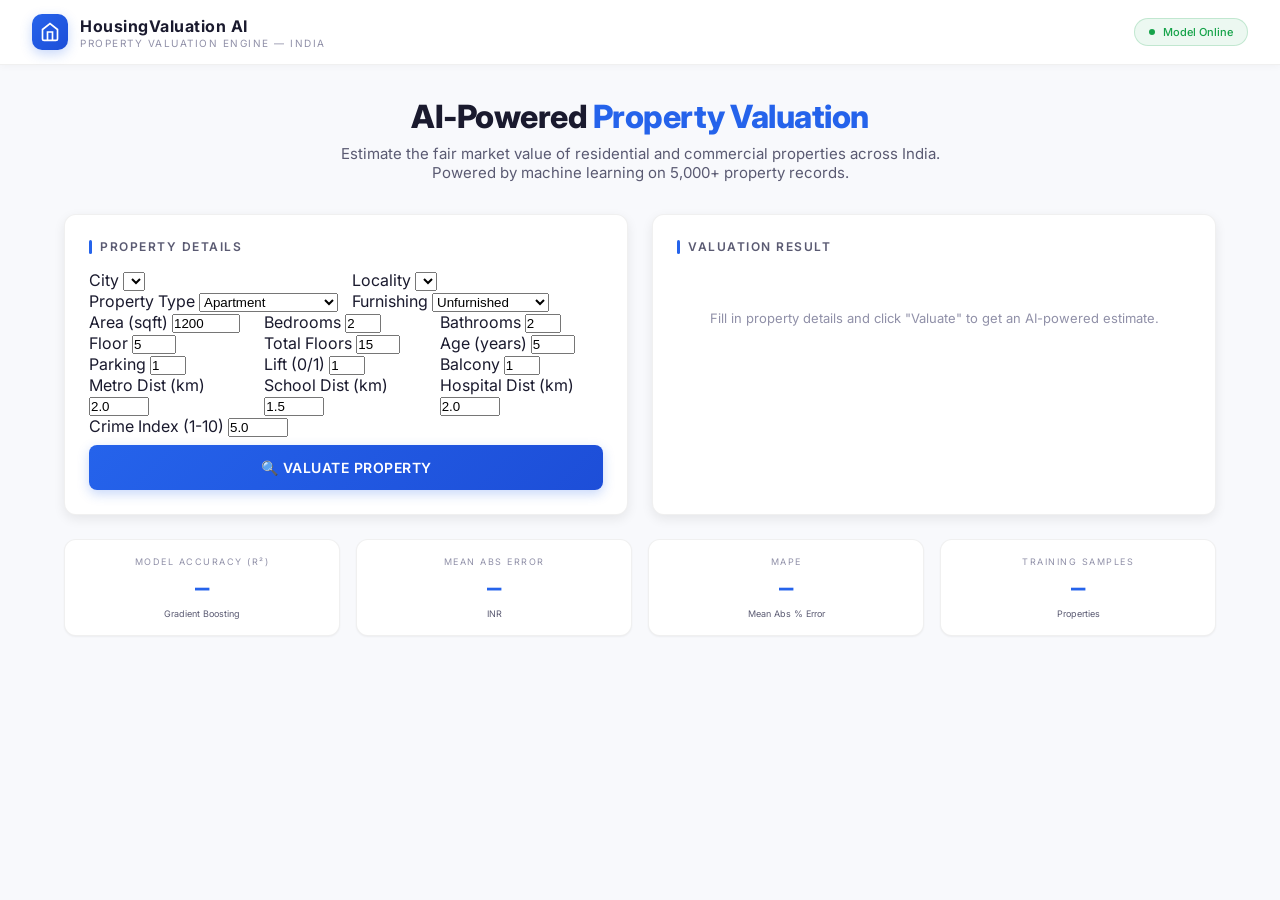
==== static/index.html @ 6b1d2fd7 "Initial commit: HousingValuation AI - property valuation engine" ====
<!DOCTYPE html>
<html lang="en">
<head>
  <meta charset="UTF-8" />
  <meta name="viewport" content="width=device-width, initial-scale=1.0" />
  <title>HousingValuation AI — Property Valuation Engine</title>
  <meta name="description" content="AI-powered property valuation engine for Indian real estate." />
  <link rel="preconnect" href="https://fonts.googleapis.com">
  <link href="https://fonts.googleapis.com/css2?family=Inter:wght@300;400;500;600;700;800&family=JetBrains+Mono:wght@400;500;600&display=swap" rel="stylesheet">
  <style>
    :root {
      --bg: #f8f9fc;
      --panel: #ffffff;
      --line: rgba(0,0,0,0.06);
      --line-strong: rgba(0,0,0,0.12);
      --text: #1a1a2e;
      --muted: #5a5a72;
      --faint: #9090a8;
      --primary: #2563eb;
      --primary-dark: #1d4ed8;
      --primary-soft: rgba(37,99,235,0.08);
      --green: #16a34a;
      --green-soft: rgba(22,163,74,0.08);
      --orange: #ea580c;
      --yellow: #ca8a04;
      --font: 'Inter', -apple-system, system-ui, sans-serif;
      --mono: 'JetBrains Mono', monospace;
      --shadow-sm: 0 1px 2px rgba(0,0,0,0.05);
      --shadow-md: 0 4px 12px rgba(0,0,0,0.08);
      --shadow-lg: 0 8px 30px rgba(0,0,0,0.12);
      --radius: 12px;
      --radius-sm: 8px;
    }
    * { margin: 0; padding: 0; box-sizing: border-box; }
    body { background: var(--bg); color: var(--text); font-family: var(--font); min-height: 100vh; -webkit-font-smoothing: antialiased; }

    .topbar {
      background: rgba(255,255,255,0.9); backdrop-filter: blur(20px);
      border-bottom: 1px solid var(--line); padding: 14px 32px;
      display: flex; align-items: center; justify-content: space-between;
      box-shadow: 0 1px 8px rgba(0,0,0,0.04);
    }
    .brand { display: flex; align-items: center; gap: 12px; }
    .brand-icon {
      width: 36px; height: 36px;
      background: linear-gradient(135deg, #2563eb, #1d4ed8);
      border-radius: 10px; display: flex; align-items: center; justify-content: center;
      box-shadow: 0 4px 12px rgba(37,99,235,0.25);
    }
    .brand-icon svg { width: 20px; height: 20px; color: #fff; }
    .brand-name { font-size: 16px; font-weight: 700; letter-spacing: 0.5px; }
    .brand-sub { font-size: 10px; color: var(--faint); text-transform: uppercase; letter-spacing: 1.5px; margin-top: 1px; }
    .topbar-right { display: flex; align-items: center; gap: 16px; }
    .status-pill {
      display: flex; align-items: center; gap: 8px;
      background: var(--green-soft); border: 1px solid rgba(22,163,74,0.2);
      padding: 6px 14px; border-radius: 20px; font-size: 11px; font-weight: 500; color: var(--green);
    }
    .status-dot { width: 6px; height: 6px; border-radius: 50%; background: var(--green); animation: pulse 2s infinite; }
    @keyframes pulse { 0%,100% { opacity: 1; } 50% { opacity: 0.4; } }

    .container { max-width: 1200px; margin: 0 auto; padding: 32px 24px; }

    .hero {
      text-align: center; margin-bottom: 32px;
    }
    .hero h1 { font-size: 32px; font-weight: 800; letter-spacing: -0.5px; margin-bottom: 8px; }
    .hero h1 span { color: var(--primary); }
    .hero p { color: var(--muted); font-size: 15px; max-width: 600px; margin: 0 auto; }

    .grid { display: grid; grid-template-columns: 1fr 1fr; gap: 24px; }
    @media (max-width: 900px) { .grid { grid-template-columns: 1fr; } }

    .card {
      background: var(--panel); border: 1px solid var(--line);
      border-radius: var(--radius); padding: 24px;
      box-shadow: var(--shadow-md);
    }
    .card-title {
      font-size: 12px; text-transform: uppercase; letter-spacing: 1.5px;
      color: var(--muted); margin-bottom: 16px; font-weight: 600;
      display: flex; align-items: center; gap: 8px;
    }
    .card-title::before { content: ''; width: 3px; height: 14px; background: var(--primary); border-radius: 2px; }

    .form-row { margin-bottom: 14px; }
    .form-row label { display: block; font-size: 11px; text-transform: uppercase; color: var(--muted); letter-spacing: 1px; margin-bottom: 6px; font-weight: 600; }
    .form-row select, .form-row input {
      width: 100%; background: #fff; border: 1px solid var(--line-strong);
      color: var(--text); padding: 10px 12px; border-radius: var(--radius-sm);
      font-family: var(--font); font-size: 13px; transition: all 0.2s;
      box-shadow: var(--shadow-sm);
    }
    .form-row select:focus, .form-row input:focus {
      outline: none; border-color: var(--primary); box-shadow: 0 0 0 3px var(--primary-soft);
    }
    .form-row-2 { display: grid; grid-template-columns: 1fr 1fr; gap: 12px; }
    .form-row-3 { display: grid; grid-template-columns: 1fr 1fr 1fr; gap: 12px; }

    .btn-valuate {
      width: 100%; padding: 14px 24px;
      background: linear-gradient(135deg, #2563eb, #1d4ed8);
      color: #fff; border: none; border-radius: var(--radius-sm);
      font-family: var(--font); font-size: 14px; font-weight: 600;
      letter-spacing: 0.5px; cursor: pointer;
      transition: all 0.2s;
      box-shadow: 0 4px 12px rgba(37,99,235,0.25);
      margin-top: 8px;
    }
    .btn-valuate:hover { transform: translateY(-1px); box-shadow: 0 6px 20px rgba(37,99,235,0.35); }
    .btn-valuate:active { transform: translateY(0); }
    .btn-valuate:disabled { opacity: 0.6; cursor: not-allowed; transform: none; }

    /* Result */
    .result-hero {
      text-align: center; padding: 24px 0;
      border-bottom: 1px solid var(--line); margin-bottom: 20px;
    }
    .result-price { font-size: 42px; font-weight: 800; color: var(--primary); font-family: var(--mono); letter-spacing: -1px; }
    .result-label { font-size: 11px; text-transform: uppercase; color: var(--muted); letter-spacing: 1.5px; margin-bottom: 4px; }
    .result-range { font-size: 13px; color: var(--muted); margin-top: 4px; }
    .result-per-sqft { font-size: 12px; color: var(--faint); margin-top: 2px; }

    .result-metrics { display: grid; grid-template-columns: 1fr 1fr; gap: 12px; margin-bottom: 20px; }
    .result-metric {
      background: var(--bg); border: 1px solid var(--line);
      border-radius: var(--radius-sm); padding: 12px; text-align: center;
    }
    .result-metric .rm-label { font-size: 9px; text-transform: uppercase; color: var(--faint); letter-spacing: 1px; margin-bottom: 4px; }
    .result-metric .rm-value { font-size: 18px; font-weight: 700; font-family: var(--mono); }
    .result-metric .rm-value.green { color: var(--green); }
    .result-metric .rm-value.blue { color: var(--primary); }

    .factors { display: flex; flex-direction: column; gap: 8px; }
    .factor {
      display: flex; align-items: center; gap: 12px;
      padding: 8px 12px; background: var(--bg);
      border-radius: var(--radius-sm); border: 1px solid var(--line);
    }
    .factor-name { font-size: 12px; color: var(--text); flex: 1; }
    .factor-value { font-size: 11px; color: var(--muted); font-family: var(--mono); }
    .factor-bar { width: 80px; height: 4px; background: var(--line); border-radius: 2px; overflow: hidden; }
    .factor-bar-fill { height: 100%; background: linear-gradient(90deg, var(--primary), #60a5fa); border-radius: 2px; }
    .factor-impact { font-size: 10px; color: var(--primary); font-weight: 600; font-family: var(--mono); min-width: 40px; text-align: right; }

    .metrics-row {
      display: grid; grid-template-columns: repeat(4, 1fr); gap: 16px;
      margin-top: 24px;
    }
    .metric-box {
      background: var(--panel); border: 1px solid var(--line);
      border-radius: var(--radius); padding: 16px; text-align: center;
      box-shadow: var(--shadow-sm);
    }
    .metric-box .mb-label { font-size: 9px; text-transform: uppercase; color: var(--faint); letter-spacing: 1.5px; margin-bottom: 6px; }
    .metric-box .mb-value { font-size: 24px; font-weight: 700; font-family: var(--mono); color: var(--primary); }
    .metric-box .mb-sub { font-size: 9px; color: var(--muted); margin-top: 4px; }

    .empty-state { color: var(--faint); font-size: 13px; text-align: center; padding: 40px 20px; }

    .loading { display: none; text-align: center; padding: 20px; }
    .loading.show { display: block; }
    .spinner { width: 32px; height: 32px; border: 3px solid var(--line); border-top-color: var(--primary); border-radius: 50%; animation: spin 0.8s linear infinite; margin: 0 auto 8px; }
    @keyframes spin { to { transform: rotate(360deg); } }

    @media (max-width: 900px) { .grid { grid-template-columns: 1fr; } .metrics-row { grid-template-columns: repeat(2, 1fr); } }
  </style>
</head>
<body>
  <div class="topbar">
    <div class="brand">
      <div class="brand-icon">
        <svg viewBox="0 0 24 24" fill="none" stroke="currentColor" stroke-width="2">
          <path d="M3 9l9-7 9 7v11a2 2 0 01-2 2H5a2 2 0 01-2-2z"/>
          <polyline points="9 22 9 12 15 12 15 22"/>
        </svg>
      </div>
      <div>
        <div class="brand-name">HousingValuation AI</div>
        <div class="brand-sub">Property Valuation Engine — India</div>
      </div>
    </div>
    <div class="topbar-right">
      <div class="status-pill">
        <span class="status-dot"></span>
        <span>Model Online</span>
      </div>
    </div>
  </div>

  <div class="container">
    <div class="hero">
      <h1>AI-Powered <span>Property Valuation</span></h1>
      <p>Estimate the fair market value of residential and commercial properties across India. Powered by machine learning on 5,000+ property records.</p>
    </div>

    <div class="grid">
      <!-- Input Form -->
      <div class="card">
        <div class="card-title">Property Details</div>
        <form id="val-form">
          <div class="form-row-2">
            <div class="form-group">
              <label>City</label>
              <select id="city" onchange="updateLocalities()"></select>
            </div>
            <div class="form-group">
              <label>Locality</label>
              <select id="locality"></select>
            </div>
          </div>
          <div class="form-row-2">
            <div class="form-group">
              <label>Property Type</label>
              <select id="property_type">
                <option>Apartment</option>
                <option>Villa</option>
                <option>Independent House</option>
                <option>Studio</option>
                <option>Penthouse</option>
              </select>
            </div>
            <div class="form-group">
              <label>Furnishing</label>
              <select id="furnishing">
                <option>Unfurnished</option>
                <option>Semi-Furnished</option>
                <option>Fully Furnished</option>
              </select>
            </div>
          </div>
          <div class="form-row-3">
            <div class="form-group">
              <label>Area (sqft)</label>
              <input type="number" id="area_sqft" value="1200" min="200" max="10000" />
            </div>
            <div class="form-group">
              <label>Bedrooms</label>
              <input type="number" id="bedrooms" value="2" min="1" max="6" />
            </div>
            <div class="form-group">
              <label>Bathrooms</label>
              <input type="number" id="bathrooms" value="2" min="1" max="6" />
            </div>
          </div>
          <div class="form-row-3">
            <div class="form-group">
              <label>Floor</label>
              <input type="number" id="floor" value="5" min="0" max="50" />
            </div>
            <div class="form-group">
              <label>Total Floors</label>
              <input type="number" id="total_floors" value="15" min="1" max="50" />
            </div>
            <div class="form-group">
              <label>Age (years)</label>
              <input type="number" id="age_years" value="5" min="0" max="50" />
            </div>
          </div>
          <div class="form-row-3">
            <div class="form-group">
              <label>Parking</label>
              <input type="number" id="parking" value="1" min="0" max="5" />
            </div>
            <div class="form-group">
              <label>Lift (0/1)</label>
              <input type="number" id="lift" value="1" min="0" max="1" />
            </div>
            <div class="form-group">
              <label>Balcony</label>
              <input type="number" id="balcony" value="1" min="0" max="4" />
            </div>
          </div>
          <div class="form-row-3">
            <div class="form-group">
              <label>Metro Dist (km)</label>
              <input type="number" id="metro_distance_km" value="2.0" min="0" max="20" step="0.1" />
            </div>
            <div class="form-group">
              <label>School Dist (km)</label>
              <input type="number" id="school_distance_km" value="1.5" min="0" max="10" step="0.1" />
            </div>
            <div class="form-group">
              <label>Hospital Dist (km)</label>
              <input type="number" id="hospital_distance_km" value="2.0" min="0" max="10" step="0.1" />
            </div>
          </div>
          <div class="form-group">
            <label>Crime Index (1-10)</label>
            <input type="number" id="crime_index" value="5.0" min="1" max="10" step="0.1" />
          </div>
          <button type="submit" class="btn-valuate" id="btn-valuate">🔍 VALUATE PROPERTY</button>
        </form>
      </div>

      <!-- Result -->
      <div class="card">
        <div class="card-title">Valuation Result</div>
        <div id="result-area">
          <div class="empty-state">
            <p>Fill in property details and click "Valuate" to get an AI-powered estimate.</p>
          </div>
        </div>
        <div class="loading" id="loading">
          <div class="spinner"></div>
          <p style="color:var(--muted);font-size:12px;">Analyzing property...</p>
        </div>
      </div>
    </div>

    <!-- Model Metrics -->
    <div class="metrics-row" id="metrics-row">
      <div class="metric-box">
        <div class="mb-label">Model Accuracy (R²)</div>
        <div class="mb-value" id="m-r2">—</div>
        <div class="mb-sub">Gradient Boosting</div>
      </div>
      <div class="metric-box">
        <div class="mb-label">Mean Abs Error</div>
        <div class="mb-value" id="m-mae">—</div>
        <div class="mb-sub">INR</div>
      </div>
      <div class="metric-box">
        <div class="mb-label">MAPE</div>
        <div class="mb-value" id="m-mape">—</div>
        <div class="mb-sub">Mean Abs % Error</div>
      </div>
      <div class="metric-box">
        <div class="mb-label">Training Samples</div>
        <div class="mb-value" id="m-samples">—</div>
        <div class="mb-sub">Properties</div>
      </div>
    </div>
  </div>

  <script>
    let localities = {};
    let options = {};

    async function loadOptions() {
      const res = await fetch("/api/options");
      options = await res.json();
      const citySel = document.getElementById("city");
      citySel.innerHTML = options.cities.map(c => `<option>${c}</option>`).join("");
      updateLocalities();
    }

    function updateLocalities() {
      const city = document.getElementById("city").value;
      const locSel = document.getElementById("locality");
      const locs = options.localities[city] || [];
      locSel.innerHTML = locs.map(l => `<option>${l}</option>`).join("");
    }

    async function loadMetrics() {
      const res = await fetch("/api/metrics");
      const m = await res.json();
      document.getElementById("m-r2").textContent = (m.test_r2 * 100).toFixed(1) + "%";
      document.getElementById("m-mae").textContent = "₹" + (m.test_mae / 100000).toFixed(1) + "L";
      document.getElementById("m-mape").textContent = (m.test_mape * 100).toFixed(1) + "%";
      document.getElementById("m-samples").textContent = m.n_samples.toLocaleString();
    }

    document.getElementById("val-form").addEventListener("submit", async (e) => {
      e.preventDefault();
      const btn = document.getElementById("btn-valuate");
      btn.disabled = true;
      btn.textContent = "ANALYZING...";
      document.getElementById("loading").classList.add("show");
      document.getElementById("result-area").innerHTML = "";

      const payload = {
        city: document.getElementById("city").value,
        locality: document.getElementById("locality").value,
        property_type: document.getElementById("property_type").value,
        furnishing: document.getElementById("furnishing").value,
        area_sqft: parseInt(document.getElementById("area_sqft").value),
        bedrooms: parseInt(document.getElementById("bedrooms").value),
        bathrooms: parseInt(document.getElementById("bathrooms").value),
        floor: parseInt(document.getElementById("floor").value),
        total_floors: parseInt(document.getElementById("total_floors").value),
        age_years: parseInt(document.getElementById("age_years").value),
        parking: parseInt(document.getElementById("parking").value),
        lift: parseInt(document.getElementById("lift").value),
        balcony: parseInt(document.getElementById("balcony").value),
        metro_distance_km: parseFloat(document.getElementById("metro_distance_km").value),
        school_distance_km: parseFloat(document.getElementById("school_distance_km").value),
        hospital_distance_km: parseFloat(document.getElementById("hospital_distance_km").value),
        crime_index: parseFloat(document.getElementById("crime_index").value),
      };

      try {
        const res = await fetch("/api/valuate", {
          method: "POST",
          headers: { "Content-Type": "application/json" },
          body: JSON.stringify(payload),
        });
        const data = await res.json();
        document.getElementById("loading").classList.remove("show");

        const fmt = (n) => "₹" + n.toLocaleString("en-IN");

        let factorsHtml = data.factors.map(f => `
          <div class="factor">
            <div class="factor-name">${f.factor}</div>
            <div class="factor-value">${f.value}</div>
            <div class="factor-bar"><div class="factor-bar-fill" style="width:${f.impact}%"></div></div>
            <div class="factor-impact">${f.impact}%</div>
          </div>
        `).join("");

        document.getElementById("result-area").innerHTML = `
          <div class="result-hero">
            <div class="result-label">Estimated Market Value</div>
            <div class="result-price">${fmt(data.estimated_price)}</div>
            <div class="result-range">${fmt(data.price_range_low)} — ${fmt(data.price_range_high)}</div>
            <div class="result-per-sqft">₹${data.price_per_sqft.toLocaleString("en-IN")}/sqft · Confidence: ${(data.confidence * 100).toFixed(0)}%</div>
          </div>
          <div class="result-metrics">
            <div class="result-metric">
              <div class="rm-label">City Average</div>
              <div class="rm-value blue">${fmt(data.city_avg)}</div>
            </div>
            <div class="result-metric">
              <div class="rm-label">Locality Tier</div>
              <div class="rm-value ${data.locality_premium === 'Premium' ? 'green' : ''}">${data.locality_premium}</div>
            </div>
          </div>
          <div class="card-title" style="margin-top:8px;">Price Drivers</div>
          <div class="factors">${factorsHtml}</div>
        `;
      } catch (err) {
        document.getElementById("loading").classList.remove("show");
        document.getElementById("result-area").innerHTML = `<div class="empty-state">Error: ${err.message}</div>`;
      } finally {
        btn.disabled = false;
        btn.textContent = "🔍 VALUATE PROPERTY";
      }
    });

    loadOptions();
    loadMetrics();
  </script>
</body>
</html>
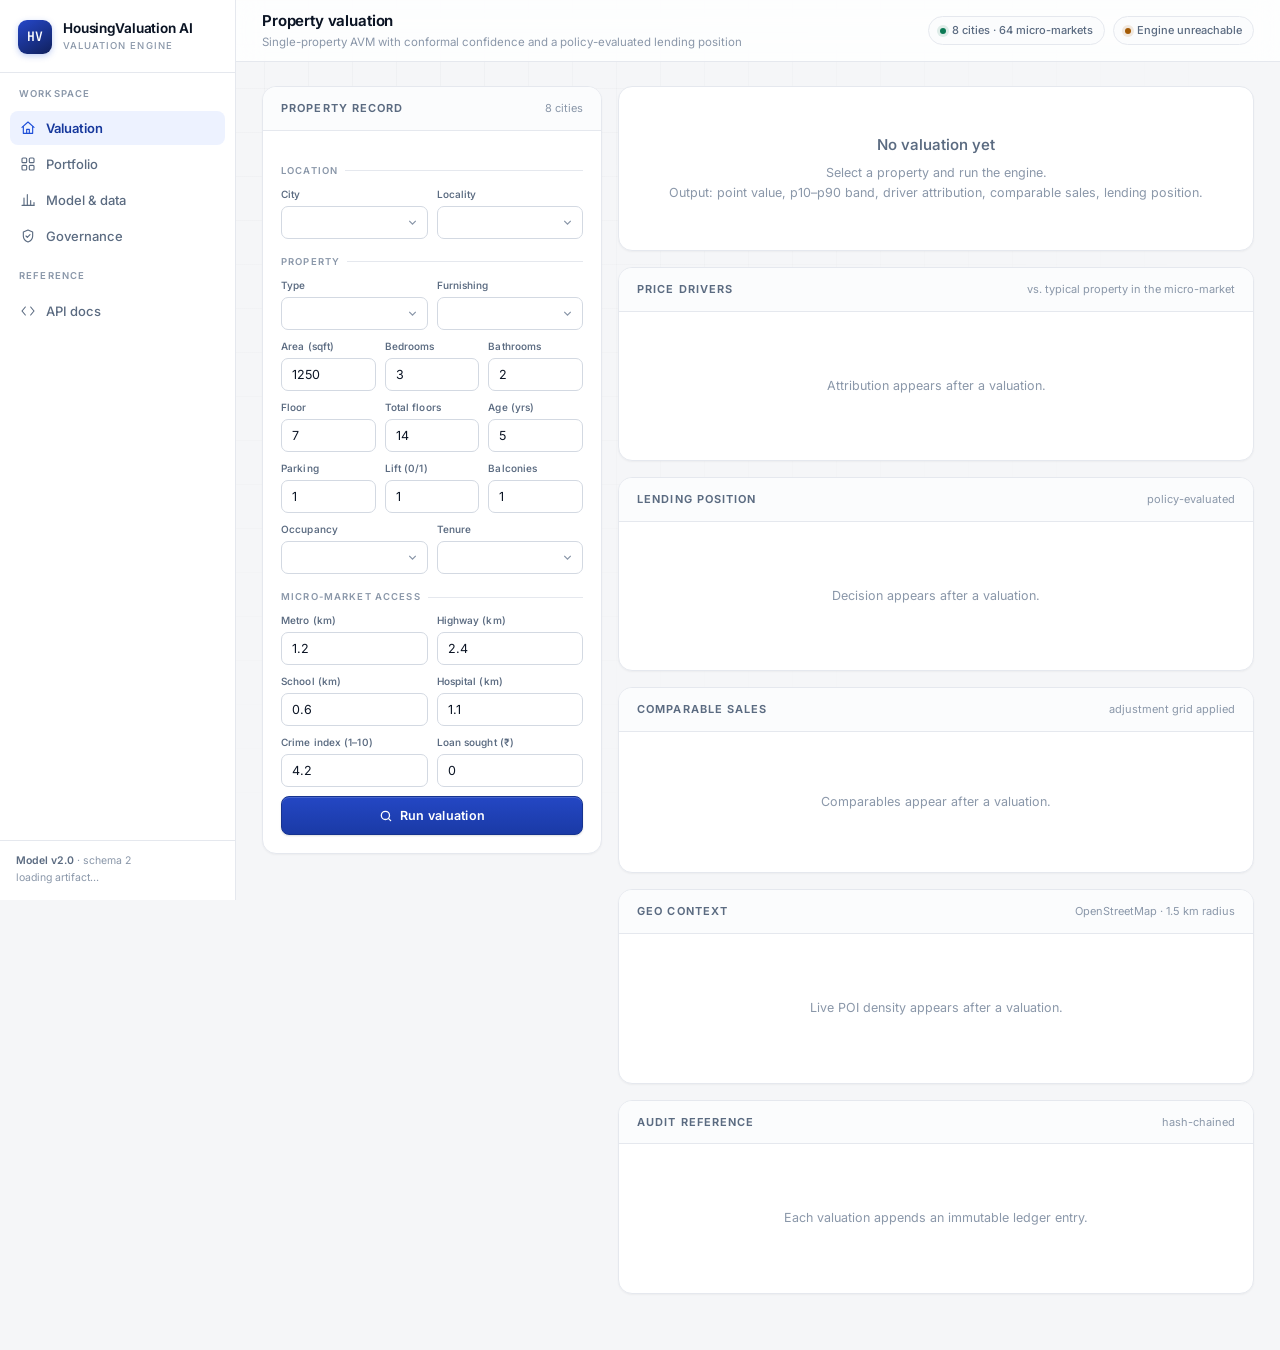
==== commit 1b545b7b: "Rebuild as v2: conformal intervals, exact attribution, lending policy, audit chain Model: 320-tree H" ====
--- a/static/index.html
+++ b/static/index.html
@@ -1,445 +1,342 @@
 <!DOCTYPE html>
 <html lang="en">
 <head>
-  <meta charset="UTF-8" />
-  <meta name="viewport" content="width=device-width, initial-scale=1.0" />
-  <title>HousingValuation AI — Property Valuation Engine</title>
-  <meta name="description" content="AI-powered property valuation engine for Indian real estate." />
-  <link rel="preconnect" href="https://fonts.googleapis.com">
-  <link href="https://fonts.googleapis.com/css2?family=Inter:wght@300;400;500;600;700;800&family=JetBrains+Mono:wght@400;500;600&display=swap" rel="stylesheet">
-  <style>
-    :root {
-      --bg: #f8f9fc;
-      --panel: #ffffff;
-      --line: rgba(0,0,0,0.06);
-      --line-strong: rgba(0,0,0,0.12);
-      --text: #1a1a2e;
-      --muted: #5a5a72;
-      --faint: #9090a8;
-      --primary: #2563eb;
-      --primary-dark: #1d4ed8;
-      --primary-soft: rgba(37,99,235,0.08);
-      --green: #16a34a;
-      --green-soft: rgba(22,163,74,0.08);
-      --orange: #ea580c;
-      --yellow: #ca8a04;
-      --font: 'Inter', -apple-system, system-ui, sans-serif;
-      --mono: 'JetBrains Mono', monospace;
-      --shadow-sm: 0 1px 2px rgba(0,0,0,0.05);
-      --shadow-md: 0 4px 12px rgba(0,0,0,0.08);
-      --shadow-lg: 0 8px 30px rgba(0,0,0,0.12);
-      --radius: 12px;
-      --radius-sm: 8px;
-    }
-    * { margin: 0; padding: 0; box-sizing: border-box; }
-    body { background: var(--bg); color: var(--text); font-family: var(--font); min-height: 100vh; -webkit-font-smoothing: antialiased; }
-
-    .topbar {
-      background: rgba(255,255,255,0.9); backdrop-filter: blur(20px);
-      border-bottom: 1px solid var(--line); padding: 14px 32px;
-      display: flex; align-items: center; justify-content: space-between;
-      box-shadow: 0 1px 8px rgba(0,0,0,0.04);
-    }
-    .brand { display: flex; align-items: center; gap: 12px; }
-    .brand-icon {
-      width: 36px; height: 36px;
-      background: linear-gradient(135deg, #2563eb, #1d4ed8);
-      border-radius: 10px; display: flex; align-items: center; justify-content: center;
-      box-shadow: 0 4px 12px rgba(37,99,235,0.25);
-    }
-    .brand-icon svg { width: 20px; height: 20px; color: #fff; }
-    .brand-name { font-size: 16px; font-weight: 700; letter-spacing: 0.5px; }
-    .brand-sub { font-size: 10px; color: var(--faint); text-transform: uppercase; letter-spacing: 1.5px; margin-top: 1px; }
-    .topbar-right { display: flex; align-items: center; gap: 16px; }
-    .status-pill {
-      display: flex; align-items: center; gap: 8px;
-      background: var(--green-soft); border: 1px solid rgba(22,163,74,0.2);
-      padding: 6px 14px; border-radius: 20px; font-size: 11px; font-weight: 500; color: var(--green);
-    }
-    .status-dot { width: 6px; height: 6px; border-radius: 50%; background: var(--green); animation: pulse 2s infinite; }
-    @keyframes pulse { 0%,100% { opacity: 1; } 50% { opacity: 0.4; } }
-
-    .container { max-width: 1200px; margin: 0 auto; padding: 32px 24px; }
-
-    .hero {
-      text-align: center; margin-bottom: 32px;
-    }
-    .hero h1 { font-size: 32px; font-weight: 800; letter-spacing: -0.5px; margin-bottom: 8px; }
-    .hero h1 span { color: var(--primary); }
-    .hero p { color: var(--muted); font-size: 15px; max-width: 600px; margin: 0 auto; }
-
-    .grid { display: grid; grid-template-columns: 1fr 1fr; gap: 24px; }
-    @media (max-width: 900px) { .grid { grid-template-columns: 1fr; } }
-
-    .card {
-      background: var(--panel); border: 1px solid var(--line);
-      border-radius: var(--radius); padding: 24px;
-      box-shadow: var(--shadow-md);
-    }
-    .card-title {
-      font-size: 12px; text-transform: uppercase; letter-spacing: 1.5px;
-      color: var(--muted); margin-bottom: 16px; font-weight: 600;
-      display: flex; align-items: center; gap: 8px;
-    }
-    .card-title::before { content: ''; width: 3px; height: 14px; background: var(--primary); border-radius: 2px; }
-
-    .form-row { margin-bottom: 14px; }
-    .form-row label { display: block; font-size: 11px; text-transform: uppercase; color: var(--muted); letter-spacing: 1px; margin-bottom: 6px; font-weight: 600; }
-    .form-row select, .form-row input {
-      width: 100%; background: #fff; border: 1px solid var(--line-strong);
-      color: var(--text); padding: 10px 12px; border-radius: var(--radius-sm);
-      font-family: var(--font); font-size: 13px; transition: all 0.2s;
-      box-shadow: var(--shadow-sm);
-    }
-    .form-row select:focus, .form-row input:focus {
-      outline: none; border-color: var(--primary); box-shadow: 0 0 0 3px var(--primary-soft);
-    }
-    .form-row-2 { display: grid; grid-template-columns: 1fr 1fr; gap: 12px; }
-    .form-row-3 { display: grid; grid-template-columns: 1fr 1fr 1fr; gap: 12px; }
-
-    .btn-valuate {
-      width: 100%; padding: 14px 24px;
-      background: linear-gradient(135deg, #2563eb, #1d4ed8);
-      color: #fff; border: none; border-radius: var(--radius-sm);
-      font-family: var(--font); font-size: 14px; font-weight: 600;
-      letter-spacing: 0.5px; cursor: pointer;
-      transition: all 0.2s;
-      box-shadow: 0 4px 12px rgba(37,99,235,0.25);
-      margin-top: 8px;
-    }
-    .btn-valuate:hover { transform: translateY(-1px); box-shadow: 0 6px 20px rgba(37,99,235,0.35); }
-    .btn-valuate:active { transform: translateY(0); }
-    .btn-valuate:disabled { opacity: 0.6; cursor: not-allowed; transform: none; }
-
-    /* Result */
-    .result-hero {
-      text-align: center; padding: 24px 0;
-      border-bottom: 1px solid var(--line); margin-bottom: 20px;
-    }
-    .result-price { font-size: 42px; font-weight: 800; color: var(--primary); font-family: var(--mono); letter-spacing: -1px; }
-    .result-label { font-size: 11px; text-transform: uppercase; color: var(--muted); letter-spacing: 1.5px; margin-bottom: 4px; }
-    .result-range { font-size: 13px; color: var(--muted); margin-top: 4px; }
-    .result-per-sqft { font-size: 12px; color: var(--faint); margin-top: 2px; }
-
-    .result-metrics { display: grid; grid-template-columns: 1fr 1fr; gap: 12px; margin-bottom: 20px; }
-    .result-metric {
-      background: var(--bg); border: 1px solid var(--line);
-      border-radius: var(--radius-sm); padding: 12px; text-align: center;
-    }
-    .result-metric .rm-label { font-size: 9px; text-transform: uppercase; color: var(--faint); letter-spacing: 1px; margin-bottom: 4px; }
-    .result-metric .rm-value { font-size: 18px; font-weight: 700; font-family: var(--mono); }
-    .result-metric .rm-value.green { color: var(--green); }
-    .result-metric .rm-value.blue { color: var(--primary); }
-
-    .factors { display: flex; flex-direction: column; gap: 8px; }
-    .factor {
-      display: flex; align-items: center; gap: 12px;
-      padding: 8px 12px; background: var(--bg);
-      border-radius: var(--radius-sm); border: 1px solid var(--line);
-    }
-    .factor-name { font-size: 12px; color: var(--text); flex: 1; }
-    .factor-value { font-size: 11px; color: var(--muted); font-family: var(--mono); }
-    .factor-bar { width: 80px; height: 4px; background: var(--line); border-radius: 2px; overflow: hidden; }
-    .factor-bar-fill { height: 100%; background: linear-gradient(90deg, var(--primary), #60a5fa); border-radius: 2px; }
-    .factor-impact { font-size: 10px; color: var(--primary); font-weight: 600; font-family: var(--mono); min-width: 40px; text-align: right; }
-
-    .metrics-row {
-      display: grid; grid-template-columns: repeat(4, 1fr); gap: 16px;
-      margin-top: 24px;
-    }
-    .metric-box {
-      background: var(--panel); border: 1px solid var(--line);
-      border-radius: var(--radius); padding: 16px; text-align: center;
-      box-shadow: var(--shadow-sm);
-    }
-    .metric-box .mb-label { font-size: 9px; text-transform: uppercase; color: var(--faint); letter-spacing: 1.5px; margin-bottom: 6px; }
-    .metric-box .mb-value { font-size: 24px; font-weight: 700; font-family: var(--mono); color: var(--primary); }
-    .metric-box .mb-sub { font-size: 9px; color: var(--muted); margin-top: 4px; }
-
-    .empty-state { color: var(--faint); font-size: 13px; text-align: center; padding: 40px 20px; }
-
-    .loading { display: none; text-align: center; padding: 20px; }
-    .loading.show { display: block; }
-    .spinner { width: 32px; height: 32px; border: 3px solid var(--line); border-top-color: var(--primary); border-radius: 50%; animation: spin 0.8s linear infinite; margin: 0 auto 8px; }
-    @keyframes spin { to { transform: rotate(360deg); } }
-
-    @media (max-width: 900px) { .grid { grid-template-columns: 1fr; } .metrics-row { grid-template-columns: repeat(2, 1fr); } }
-  </style>
+<meta charset="utf-8" />
+<meta name="viewport" content="width=device-width, initial-scale=1" />
+<title>HousingValuation AI — Automated Valuation Engine</title>
+<meta name="description" content="Explainable automated property valuation engine for Indian residential and commercial real estate, with a risk-based lending layer and a tamper-evident audit trail." />
+<link rel="icon" href="/favicon.svg" type="image/svg+xml" />
+<link rel="preconnect" href="https://fonts.googleapis.com" />
+<link rel="preconnect" href="https://fonts.gstatic.com" crossorigin />
+<link href="https://fonts.googleapis.com/css2?family=Inter:wght@400;500;550;600;650;700&family=JetBrains+Mono:wght@400;500;600&display=swap" rel="stylesheet" />
+<link rel="stylesheet" href="/static/style.css" />
 </head>
 <body>
-  <div class="topbar">
+<div class="app">
+
+  <aside class="rail">
     <div class="brand">
-      <div class="brand-icon">
-        <svg viewBox="0 0 24 24" fill="none" stroke="currentColor" stroke-width="2">
-          <path d="M3 9l9-7 9 7v11a2 2 0 01-2 2H5a2 2 0 01-2-2z"/>
-          <polyline points="9 22 9 12 15 12 15 22"/>
-        </svg>
-      </div>
+      <div class="brand-mark">HV</div>
       <div>
         <div class="brand-name">HousingValuation AI</div>
-        <div class="brand-sub">Property Valuation Engine — India</div>
+        <div class="brand-sub">Valuation Engine</div>
       </div>
     </div>
-    <div class="topbar-right">
-      <div class="status-pill">
-        <span class="status-dot"></span>
-        <span>Model Online</span>
+    <nav class="nav">
+      <div class="nav-label">Workspace</div>
+      <button class="nav-item is-active" data-view="valuation">
+        <svg viewBox="0 0 24 24" fill="none" stroke="currentColor" stroke-linecap="round" stroke-linejoin="round"><path d="M3 11l9-8 9 8"/><path d="M5 10v10h14V10"/><path d="M10 20v-6h4v6"/></svg>
+        <span>Valuation</span>
+      </button>
+      <button class="nav-item" data-view="portfolio">
+        <svg viewBox="0 0 24 24" fill="none" stroke="currentColor" stroke-linecap="round" stroke-linejoin="round"><rect x="3" y="3" width="7" height="7" rx="1.5"/><rect x="14" y="3" width="7" height="7" rx="1.5"/><rect x="3" y="14" width="7" height="7" rx="1.5"/><rect x="14" y="14" width="7" height="7" rx="1.5"/></svg>
+        <span>Portfolio</span>
+      </button>
+      <button class="nav-item" data-view="model">
+        <svg viewBox="0 0 24 24" fill="none" stroke="currentColor" stroke-linecap="round" stroke-linejoin="round"><path d="M3 20h18"/><path d="M6 20V9"/><path d="M11 20V4"/><path d="M16 20v-7"/><path d="M21 20v-4"/></svg>
+        <span>Model &amp; data</span>
+      </button>
+      <button class="nav-item" data-view="governance">
+        <svg viewBox="0 0 24 24" fill="none" stroke="currentColor" stroke-linecap="round" stroke-linejoin="round"><path d="M12 3l7 3v6c0 4.2-2.9 7.6-7 9-4.1-1.4-7-4.8-7-9V6z"/><path d="M9 12l2 2 4-4"/></svg>
+        <span>Governance</span>
+      </button>
+      <div class="nav-label" style="margin-top:14px">Reference</div>
+      <button class="nav-item" id="nav-api">
+        <svg viewBox="0 0 24 24" fill="none" stroke="currentColor" stroke-linecap="round" stroke-linejoin="round"><path d="M8 6l-5 6 5 6"/><path d="M16 6l5 6-5 6"/></svg>
+        <span>API docs</span>
+      </button>
+    </nav>
+    <div class="rail-foot">
+      <div><strong>Model v2.0</strong> · schema 2</div>
+      <div id="rail-trained">loading artifact…</div>
+    </div>
+  </aside>
+
+  <div class="shell">
+    <header class="topbar">
+      <div>
+        <h1 id="page-title">Property valuation</h1>
+        <div class="sub" id="page-sub">Single-property AVM with conformal confidence and a policy-evaluated lending position</div>
       </div>
-    </div>
+      <div class="topbar-right">
+        <div class="chip wide" id="chip-coverage"><span class="dot"></span><span>8 cities · 64 micro-markets</span></div>
+        <div class="chip" id="chip-engine"><span class="dot"></span><span>Engine ready</span></div>
+      </div>
+    </header>
+
+    <main>
+
+      <!-- ================= VALUATION ================= -->
+      <section class="view is-active" id="view-valuation">
+        <div class="grid val-layout">
+
+          <div class="card" style="position:sticky;top:86px">
+            <div class="card-hd">
+              <h2>Property record</h2>
+              <span class="hint" id="form-hint">8 cities</span>
+            </div>
+            <div class="card-bd">
+              <div class="samples" id="samples"></div>
+
+              <form id="val-form" style="margin-top:15px">
+                <div class="fieldset">
+                  <div class="fieldset-title">Location</div>
+                  <div class="row c2">
+                    <div class="field"><label for="city">City</label><select id="city"></select></div>
+                    <div class="field"><label for="locality">Locality</label><select id="locality"></select></div>
+                  </div>
+                </div>
+
+                <div class="fieldset">
+                  <div class="fieldset-title">Property</div>
+                  <div class="row c2">
+                    <div class="field"><label for="property_type">Type</label><select id="property_type"></select></div>
+                    <div class="field"><label for="furnishing">Furnishing</label><select id="furnishing"></select></div>
+                  </div>
+                  <div class="row c3">
+                    <div class="field"><label for="area_sqft">Area (sqft)</label><input type="number" id="area_sqft" value="1250" min="150" max="40000" step="10" /></div>
+                    <div class="field"><label for="bedrooms">Bedrooms</label><input type="number" id="bedrooms" value="3" min="0" max="10" /></div>
+                    <div class="field"><label for="bathrooms">Bathrooms</label><input type="number" id="bathrooms" value="2" min="0" max="10" /></div>
+                  </div>
+                  <div class="row c3">
+                    <div class="field"><label for="floor">Floor</label><input type="number" id="floor" value="7" min="0" max="80" /></div>
+                    <div class="field"><label for="total_floors">Total floors</label><input type="number" id="total_floors" value="14" min="1" max="80" /></div>
+                    <div class="field"><label for="age_years">Age (yrs)</label><input type="number" id="age_years" value="5" min="0" max="60" /></div>
+                  </div>
+                  <div class="row c3">
+                    <div class="field"><label for="parking">Parking</label><input type="number" id="parking" value="1" min="0" max="10" /></div>
+                    <div class="field"><label for="lift">Lift (0/1)</label><input type="number" id="lift" value="1" min="0" max="1" /></div>
+                    <div class="field"><label for="balcony">Balconies</label><input type="number" id="balcony" value="1" min="0" max="5" /></div>
+                  </div>
+                  <div class="row c2">
+                    <div class="field"><label for="occupancy">Occupancy</label><select id="occupancy"></select></div>
+                    <div class="field"><label for="tenure">Tenure</label><select id="tenure"></select></div>
+                  </div>
+                </div>
+
+                <div class="fieldset">
+                  <div class="fieldset-title">Micro-market access</div>
+                  <div class="row c2">
+                    <div class="field"><label for="metro_distance_km">Metro (km)</label><input type="number" id="metro_distance_km" value="1.2" min="0" max="25" step="0.1" /></div>
+                    <div class="field"><label for="highway_distance_km">Highway (km)</label><input type="number" id="highway_distance_km" value="2.4" min="0" max="30" step="0.1" /></div>
+                  </div>
+                  <div class="row c2">
+                    <div class="field"><label for="school_distance_km">School (km)</label><input type="number" id="school_distance_km" value="0.6" min="0" max="15" step="0.1" /></div>
+                    <div class="field"><label for="hospital_distance_km">Hospital (km)</label><input type="number" id="hospital_distance_km" value="1.1" min="0" max="15" step="0.1" /></div>
+                  </div>
+                  <div class="row c2">
+                    <div class="field"><label for="crime_index">Crime index (1–10)</label><input type="number" id="crime_index" value="4.2" min="1" max="10" step="0.1" /></div>
+                    <div class="field"><label for="requested_loan_inr">Loan sought (₹)</label><input type="number" id="requested_loan_inr" value="0" min="0" step="50000" placeholder="0 = 60% reference LTV" /></div>
+                  </div>
+                </div>
+
+                <button type="submit" class="btn btn-primary" id="submit-btn">
+                  <svg width="14" height="14" viewBox="0 0 24 24" fill="none" stroke="currentColor" stroke-width="2.2" stroke-linecap="round"><circle cx="11" cy="11" r="7"/><path d="M20 20l-3.5-3.5"/></svg>
+                  Run valuation
+                </button>
+              </form>
+            </div>
+          </div>
+
+          <div class="val-right">
+            <div class="card" id="result-card">
+              <div id="result-body">
+                <div class="empty">
+                  <div class="big">No valuation yet</div>
+                  Select a property and run the engine.<br />
+                  Output: point value, p10–p90 band, driver attribution, comparable sales, lending position.
+                </div>
+              </div>
+            </div>
+
+            <div class="duo">
+              <div class="card">
+                <div class="card-hd">
+                  <h2>Price drivers</h2>
+                  <span class="hint">vs. typical property in the micro-market</span>
+                </div>
+                <div class="card-bd" id="drivers-body">
+                  <div class="empty">Attribution appears after a valuation.</div>
+                </div>
+              </div>
+
+              <div class="card">
+                <div class="card-hd">
+                  <h2>Lending position</h2>
+                  <span class="hint">policy-evaluated</span>
+                </div>
+                <div class="card-bd" id="lending-body">
+                  <div class="empty">Decision appears after a valuation.</div>
+                </div>
+              </div>
+            </div>
+
+            <div class="card">
+              <div class="card-hd">
+                <h2>Comparable sales</h2>
+                <span class="hint" id="comps-hint">adjustment grid applied</span>
+              </div>
+              <div class="card-bd tight" id="comps-body">
+                <div class="empty">Comparables appear after a valuation.</div>
+              </div>
+            </div>
+
+            <div class="duo">
+              <div class="card">
+                <div class="card-hd">
+                  <h2>Geo context</h2>
+                  <span class="hint" id="geo-source">OpenStreetMap · 1.5 km radius</span>
+                </div>
+                <div class="card-bd" id="geo-body">
+                  <div class="empty">Live POI density appears after a valuation.</div>
+                </div>
+              </div>
+              <div class="card">
+                <div class="card-hd">
+                  <h2>Audit reference</h2>
+                  <span class="hint">hash-chained</span>
+                </div>
+                <div class="card-bd" id="audit-mini">
+                  <div class="empty">Each valuation appends an immutable ledger entry.</div>
+                </div>
+              </div>
+            </div>
+          </div>
+        </div>
+      </section>
+
+      <!-- ================= PORTFOLIO ================= -->
+      <section class="view" id="view-portfolio">
+        <div class="spread" style="margin-bottom:14px">
+          <div>
+            <div class="section-title">Book-level scoring</div>
+            <div class="section-sub">Score a 24-property book in one pass. Same model, same policy, batched — this is the automation path, not a manual workflow.</div>
+          </div>
+          <button class="btn btn-primary" id="run-book" style="width:auto">
+            <svg width="14" height="14" viewBox="0 0 24 24" fill="none" stroke="currentColor" stroke-width="2.2" stroke-linecap="round"><path d="M5 3l14 9-14 9z"/></svg>
+            Score the book
+          </button>
+        </div>
+
+        <div class="kpi-grid" id="book-kpis">
+          <div class="kpi"><div class="k">Properties scored</div><div class="v" id="bk-count">—</div><div class="d">single request, no manual step</div></div>
+          <div class="kpi"><div class="k">Straight-through rate</div><div class="v" id="bk-straight">—</div><div class="d">approve without physical inspection</div></div>
+          <div class="kpi"><div class="k">Median confidence</div><div class="v" id="bk-conf">—</div><div class="d">conformal interval + comps agreement</div></div>
+          <div class="kpi"><div class="k">Book value</div><div class="v" id="bk-value">—</div><div class="d">sum of point estimates</div></div>
+        </div>
+
+        <div class="card" style="margin-bottom:16px">
+          <div class="card-hd"><h2>Decision mix</h2><span class="hint">output of the policy engine</span></div>
+          <div class="card-bd" id="book-mix">
+            <div class="empty">Run the book to populate the decision mix.</div>
+          </div>
+        </div>
+
+        <div class="card">
+          <div class="card-hd"><h2>Scored book</h2><span class="hint" id="book-hint">24 properties</span></div>
+          <div class="card-bd tight" id="book-table">
+            <div class="empty">No batch has been run.</div>
+          </div>
+        </div>
+      </section>
+
+      <!-- ================= MODEL & DATA ================= -->
+      <section class="view" id="view-model">
+        <div class="kpi-grid">
+          <div class="kpi"><div class="k">Holdout MAPE</div><div class="v" id="k-mape">—</div><div class="d">20% holdout, log-space Huber GBM</div></div>
+          <div class="kpi"><div class="k">Holdout R²</div><div class="v" id="k-r2">—</div><div class="d">price level, not log</div></div>
+          <div class="kpi"><div class="k">Within ±10%</div><div class="v" id="k-w10">—</div><div class="d">share of holdout predictions</div></div>
+          <div class="kpi"><div class="k">Interval coverage</div><div class="v" id="k-cov">—</div><div class="d">measured p10–p90 coverage, nominal 80%</div></div>
+        </div>
+
+        <div class="duo" style="margin-bottom:16px">
+          <div class="card">
+            <div class="card-hd"><h2>Benchmark comparison</h2><span class="hint">identical test rows</span></div>
+            <div class="card-bd" id="bench-body"><div class="empty">Loading…</div></div>
+          </div>
+          <div class="card">
+            <div class="card-hd"><h2>Feature importance</h2><span class="hint">split gain, median model</span></div>
+            <div class="card-bd" id="importance-body"><div class="empty">Loading…</div></div>
+          </div>
+        </div>
+
+        <div class="duo" style="margin-bottom:16px">
+          <div class="card">
+            <div class="card-hd"><h2>Error by price band</h2><span class="hint">holdout</span></div>
+            <div class="card-bd tight" id="bands-body"><div class="empty">Loading…</div></div>
+          </div>
+          <div class="card">
+            <div class="card-hd"><h2>Generalisation check</h2><span class="hint">unseen micro-markets</span></div>
+            <div class="card-bd" id="cv-body"><div class="empty">Loading…</div></div>
+          </div>
+        </div>
+
+        <div class="card" style="margin-bottom:16px">
+          <div class="card-hd"><h2>Data pipeline</h2><span class="hint">what is live in this build vs. what the production plan adds</span></div>
+          <div class="card-bd">
+            <div class="steps" id="pipeline"></div>
+            <div class="note warn" style="margin-top:14px">
+              <b>Data provenance is stated up front.</b> This prototype is trained on a documented
+              parametric corpus, not on licensed transaction data. Every accuracy figure on this page is
+              measured on that corpus. It proves the pipeline, the calibration and the governance — it is
+              not a claim of real-world AVM accuracy.
+            </div>
+          </div>
+        </div>
+
+        <div class="card">
+          <div class="card-hd"><h2>Coverage</h2><span class="hint">8 cities · locality-level medians from the corpus</span></div>
+          <div class="card-bd tight" id="coverage-body"><div class="empty">Loading…</div></div>
+        </div>
+      </section>
+
+      <!-- ================= GOVERNANCE ================= -->
+      <section class="view" id="view-governance">
+        <div class="card" style="margin-bottom:16px">
+          <div class="card-hd">
+            <h2>Audit ledger</h2>
+            <div class="inline">
+              <span class="hint" id="ledger-stats">—</span>
+              <button class="btn btn-sm" id="verify-chain">
+                <svg width="12" height="12" viewBox="0 0 24 24" fill="none" stroke="currentColor" stroke-width="2.4" stroke-linecap="round"><path d="M9 12l2 2 4-4"/><circle cx="12" cy="12" r="9"/></svg>
+                Verify chain
+              </button>
+            </div>
+          </div>
+          <div class="card-bd">
+            <div id="verify-result"></div>
+            <div class="tbl-wrap" id="ledger-body"><div class="empty">Loading ledger…</div></div>
+          </div>
+        </div>
+
+        <div class="duo" style="margin-bottom:16px">
+          <div class="card">
+            <div class="card-hd"><h2>LTV policy</h2><span class="hint">RBI / NHB ceiling, only ever tightened</span></div>
+            <div class="card-bd tight" id="policy-body"><div class="empty">Loading…</div></div>
+          </div>
+          <div class="card">
+            <div class="card-hd"><h2>Decision matrix</h2><span class="hint">how a valuation becomes an action</span></div>
+            <div class="card-bd" id="matrix-body"><div class="empty">Loading…</div></div>
+          </div>
+        </div>
+
+        <div class="card" style="margin-bottom:16px">
+          <div class="card-hd"><h2>Model risk controls</h2><span class="hint">what a validator would ask for</span></div>
+          <div class="card-bd" id="controls-body"><div class="empty">Loading…</div></div>
+        </div>
+
+        <div class="note">
+          <b>Disclaimer.</b> This is a hackathon prototype. Valuations are produced by a model trained on a
+          parametric synthetic corpus and are not certified valuations. The lending layer evaluates a
+          property-risk policy; it does not make a credit decision and is not a substitute for a lender's
+          credit policy, a registered valuer's report, or regulatory approval.
+        </div>
+      </section>
+
+    </main>
   </div>
-
-  <div class="container">
-    <div class="hero">
-      <h1>AI-Powered <span>Property Valuation</span></h1>
-      <p>Estimate the fair market value of residential and commercial properties across India. Powered by machine learning on 5,000+ property records.</p>
-    </div>
-
-    <div class="grid">
-      <!-- Input Form -->
-      <div class="card">
-        <div class="card-title">Property Details</div>
-        <form id="val-form">
-          <div class="form-row-2">
-            <div class="form-group">
-              <label>City</label>
-              <select id="city" onchange="updateLocalities()"></select>
-            </div>
-            <div class="form-group">
-              <label>Locality</label>
-              <select id="locality"></select>
-            </div>
-          </div>
-          <div class="form-row-2">
-            <div class="form-group">
-              <label>Property Type</label>
-              <select id="property_type">
-                <option>Apartment</option>
-                <option>Villa</option>
-                <option>Independent House</option>
-                <option>Studio</option>
-                <option>Penthouse</option>
-              </select>
-            </div>
-            <div class="form-group">
-              <label>Furnishing</label>
-              <select id="furnishing">
-                <option>Unfurnished</option>
-                <option>Semi-Furnished</option>
-                <option>Fully Furnished</option>
-              </select>
-            </div>
-          </div>
-          <div class="form-row-3">
-            <div class="form-group">
-              <label>Area (sqft)</label>
-              <input type="number" id="area_sqft" value="1200" min="200" max="10000" />
-            </div>
-            <div class="form-group">
-              <label>Bedrooms</label>
-              <input type="number" id="bedrooms" value="2" min="1" max="6" />
-            </div>
-            <div class="form-group">
-              <label>Bathrooms</label>
-              <input type="number" id="bathrooms" value="2" min="1" max="6" />
-            </div>
-          </div>
-          <div class="form-row-3">
-            <div class="form-group">
-              <label>Floor</label>
-              <input type="number" id="floor" value="5" min="0" max="50" />
-            </div>
-            <div class="form-group">
-              <label>Total Floors</label>
-              <input type="number" id="total_floors" value="15" min="1" max="50" />
-            </div>
-            <div class="form-group">
-              <label>Age (years)</label>
-              <input type="number" id="age_years" value="5" min="0" max="50" />
-            </div>
-          </div>
-          <div class="form-row-3">
-            <div class="form-group">
-              <label>Parking</label>
-              <input type="number" id="parking" value="1" min="0" max="5" />
-            </div>
-            <div class="form-group">
-              <label>Lift (0/1)</label>
-              <input type="number" id="lift" value="1" min="0" max="1" />
-            </div>
-            <div class="form-group">
-              <label>Balcony</label>
-              <input type="number" id="balcony" value="1" min="0" max="4" />
-            </div>
-          </div>
-          <div class="form-row-3">
-            <div class="form-group">
-              <label>Metro Dist (km)</label>
-              <input type="number" id="metro_distance_km" value="2.0" min="0" max="20" step="0.1" />
-            </div>
-            <div class="form-group">
-              <label>School Dist (km)</label>
-              <input type="number" id="school_distance_km" value="1.5" min="0" max="10" step="0.1" />
-            </div>
-            <div class="form-group">
-              <label>Hospital Dist (km)</label>
-              <input type="number" id="hospital_distance_km" value="2.0" min="0" max="10" step="0.1" />
-            </div>
-          </div>
-          <div class="form-group">
-            <label>Crime Index (1-10)</label>
-            <input type="number" id="crime_index" value="5.0" min="1" max="10" step="0.1" />
-          </div>
-          <button type="submit" class="btn-valuate" id="btn-valuate">🔍 VALUATE PROPERTY</button>
-        </form>
-      </div>
-
-      <!-- Result -->
-      <div class="card">
-        <div class="card-title">Valuation Result</div>
-        <div id="result-area">
-          <div class="empty-state">
-            <p>Fill in property details and click "Valuate" to get an AI-powered estimate.</p>
-          </div>
-        </div>
-        <div class="loading" id="loading">
-          <div class="spinner"></div>
-          <p style="color:var(--muted);font-size:12px;">Analyzing property...</p>
-        </div>
-      </div>
-    </div>
-
-    <!-- Model Metrics -->
-    <div class="metrics-row" id="metrics-row">
-      <div class="metric-box">
-        <div class="mb-label">Model Accuracy (R²)</div>
-        <div class="mb-value" id="m-r2">—</div>
-        <div class="mb-sub">Gradient Boosting</div>
-      </div>
-      <div class="metric-box">
-        <div class="mb-label">Mean Abs Error</div>
-        <div class="mb-value" id="m-mae">—</div>
-        <div class="mb-sub">INR</div>
-      </div>
-      <div class="metric-box">
-        <div class="mb-label">MAPE</div>
-        <div class="mb-value" id="m-mape">—</div>
-        <div class="mb-sub">Mean Abs % Error</div>
-      </div>
-      <div class="metric-box">
-        <div class="mb-label">Training Samples</div>
-        <div class="mb-value" id="m-samples">—</div>
-        <div class="mb-sub">Properties</div>
-      </div>
-    </div>
-  </div>
-
-  <script>
-    let localities = {};
-    let options = {};
-
-    async function loadOptions() {
-      const res = await fetch("/api/options");
-      options = await res.json();
-      const citySel = document.getElementById("city");
-      citySel.innerHTML = options.cities.map(c => `<option>${c}</option>`).join("");
-      updateLocalities();
-    }
-
-    function updateLocalities() {
-      const city = document.getElementById("city").value;
-      const locSel = document.getElementById("locality");
-      const locs = options.localities[city] || [];
-      locSel.innerHTML = locs.map(l => `<option>${l}</option>`).join("");
-    }
-
-    async function loadMetrics() {
-      const res = await fetch("/api/metrics");
-      const m = await res.json();
-      document.getElementById("m-r2").textContent = (m.test_r2 * 100).toFixed(1) + "%";
-      document.getElementById("m-mae").textContent = "₹" + (m.test_mae / 100000).toFixed(1) + "L";
-      document.getElementById("m-mape").textContent = (m.test_mape * 100).toFixed(1) + "%";
-      document.getElementById("m-samples").textContent = m.n_samples.toLocaleString();
-    }
-
-    document.getElementById("val-form").addEventListener("submit", async (e) => {
-      e.preventDefault();
-      const btn = document.getElementById("btn-valuate");
-      btn.disabled = true;
-      btn.textContent = "ANALYZING...";
-      document.getElementById("loading").classList.add("show");
-      document.getElementById("result-area").innerHTML = "";
-
-      const payload = {
-        city: document.getElementById("city").value,
-        locality: document.getElementById("locality").value,
-        property_type: document.getElementById("property_type").value,
-        furnishing: document.getElementById("furnishing").value,
-        area_sqft: parseInt(document.getElementById("area_sqft").value),
-        bedrooms: parseInt(document.getElementById("bedrooms").value),
-        bathrooms: parseInt(document.getElementById("bathrooms").value),
-        floor: parseInt(document.getElementById("floor").value),
-        total_floors: parseInt(document.getElementById("total_floors").value),
-        age_years: parseInt(document.getElementById("age_years").value),
-        parking: parseInt(document.getElementById("parking").value),
-        lift: parseInt(document.getElementById("lift").value),
-        balcony: parseInt(document.getElementById("balcony").value),
-        metro_distance_km: parseFloat(document.getElementById("metro_distance_km").value),
-        school_distance_km: parseFloat(document.getElementById("school_distance_km").value),
-        hospital_distance_km: parseFloat(document.getElementById("hospital_distance_km").value),
-        crime_index: parseFloat(document.getElementById("crime_index").value),
-      };
-
-      try {
-        const res = await fetch("/api/valuate", {
-          method: "POST",
-          headers: { "Content-Type": "application/json" },
-          body: JSON.stringify(payload),
-        });
-        const data = await res.json();
-        document.getElementById("loading").classList.remove("show");
-
-        const fmt = (n) => "₹" + n.toLocaleString("en-IN");
-
-        let factorsHtml = data.factors.map(f => `
-          <div class="factor">
-            <div class="factor-name">${f.factor}</div>
-            <div class="factor-value">${f.value}</div>
-            <div class="factor-bar"><div class="factor-bar-fill" style="width:${f.impact}%"></div></div>
-            <div class="factor-impact">${f.impact}%</div>
-          </div>
-        `).join("");
-
-        document.getElementById("result-area").innerHTML = `
-          <div class="result-hero">
-            <div class="result-label">Estimated Market Value</div>
-            <div class="result-price">${fmt(data.estimated_price)}</div>
-            <div class="result-range">${fmt(data.price_range_low)} — ${fmt(data.price_range_high)}</div>
-            <div class="result-per-sqft">₹${data.price_per_sqft.toLocaleString("en-IN")}/sqft · Confidence: ${(data.confidence * 100).toFixed(0)}%</div>
-          </div>
-          <div class="result-metrics">
-            <div class="result-metric">
-              <div class="rm-label">City Average</div>
-              <div class="rm-value blue">${fmt(data.city_avg)}</div>
-            </div>
-            <div class="result-metric">
-              <div class="rm-label">Locality Tier</div>
-              <div class="rm-value ${data.locality_premium === 'Premium' ? 'green' : ''}">${data.locality_premium}</div>
-            </div>
-          </div>
-          <div class="card-title" style="margin-top:8px;">Price Drivers</div>
-          <div class="factors">${factorsHtml}</div>
-        `;
-      } catch (err) {
-        document.getElementById("loading").classList.remove("show");
-        document.getElementById("result-area").innerHTML = `<div class="empty-state">Error: ${err.message}</div>`;
-      } finally {
-        btn.disabled = false;
-        btn.textContent = "🔍 VALUATE PROPERTY";
-      }
-    });
-
-    loadOptions();
-    loadMetrics();
-  </script>
+</div>
+
+<script src="/static/app.js"></script>
 </body>
 </html>
--- a/static/style.css
+++ b/static/style.css
@@ -0,0 +1,652 @@
+/* ==========================================================================
+   HousingValuation AI — design system
+   Light, dense, financial-terminal-adjacent. Hairline borders, tabular
+   numerals, one accent, semantic status colours only.
+   ========================================================================== */
+
+:root {
+  --bg: #f5f6f8;
+  --panel: #ffffff;
+  --panel-2: #fbfcfd;
+  --ink: #0b1424;
+  --ink-2: #24324a;
+  --muted: #5b6b81;
+  --faint: #8a97a9;
+  --line: #e5e8ee;
+  --line-strong: #d3d9e2;
+  --accent: #1d4ed8;
+  --accent-ink: #16389c;
+  --accent-soft: #edf2ff;
+  --ok: #0b7a55;
+  --ok-soft: #e7f6ef;
+  --warn: #a45b06;
+  --warn-soft: #fdf4e6;
+  --bad: #b02518;
+  --bad-soft: #fdeceb;
+  --radius: 14px;
+  --radius-sm: 9px;
+  --shadow-1: 0 1px 2px rgba(11, 20, 36, 0.04);
+  --shadow-2: 0 1px 2px rgba(11, 20, 36, 0.04), 0 12px 28px -18px rgba(11, 20, 36, 0.28);
+  --font: "Inter", -apple-system, BlinkMacSystemFont, "Segoe UI", sans-serif;
+  --mono: "JetBrains Mono", ui-monospace, "SF Mono", Menlo, monospace;
+}
+
+* { margin: 0; padding: 0; box-sizing: border-box; }
+
+html { -webkit-text-size-adjust: 100%; }
+
+body {
+  background: var(--bg);
+  color: var(--ink);
+  font-family: var(--font);
+  font-size: 14px;
+  line-height: 1.5;
+  -webkit-font-smoothing: antialiased;
+  -moz-osx-font-smoothing: grayscale;
+}
+
+body::before {
+  content: "";
+  position: fixed;
+  inset: 0;
+  pointer-events: none;
+  background-image:
+    linear-gradient(to right, rgba(11, 20, 36, 0.028) 1px, transparent 1px),
+    linear-gradient(to bottom, rgba(11, 20, 36, 0.028) 1px, transparent 1px);
+  background-size: 44px 44px;
+  mask-image: radial-gradient(ellipse at 30% -10%, #000 0%, transparent 72%);
+  z-index: 0;
+}
+
+.mono { font-family: var(--mono); font-variant-numeric: tabular-nums; }
+.num { font-variant-numeric: tabular-nums; letter-spacing: -0.01em; }
+
+/* ---------- shell ---------- */
+.app { position: relative; z-index: 1; display: flex; min-height: 100vh; }
+
+.rail {
+  width: 236px;
+  flex: 0 0 236px;
+  background: var(--panel);
+  border-right: 1px solid var(--line);
+  display: flex;
+  flex-direction: column;
+  position: sticky;
+  top: 0;
+  height: 100vh;
+}
+
+.brand {
+  display: flex;
+  align-items: center;
+  gap: 11px;
+  padding: 20px 18px 18px;
+  border-bottom: 1px solid var(--line);
+}
+
+.brand-mark {
+  width: 34px;
+  height: 34px;
+  border-radius: 9px;
+  background: linear-gradient(150deg, #2547c9, #10205c);
+  display: grid;
+  place-items: center;
+  color: #fff;
+  font-family: var(--mono);
+  font-size: 13px;
+  font-weight: 600;
+  letter-spacing: 0.02em;
+  box-shadow: 0 2px 6px rgba(29, 78, 216, 0.28);
+  flex: none;
+}
+
+.brand-name { font-size: 13.5px; font-weight: 650; letter-spacing: -0.01em; line-height: 1.2; }
+.brand-sub {
+  font-size: 9.5px;
+  color: var(--faint);
+  text-transform: uppercase;
+  letter-spacing: 0.11em;
+  margin-top: 3px;
+  font-weight: 500;
+}
+
+.nav { padding: 14px 10px; display: flex; flex-direction: column; gap: 2px; flex: 1; }
+.nav-label {
+  font-size: 9.5px;
+  text-transform: uppercase;
+  letter-spacing: 0.12em;
+  color: var(--faint);
+  font-weight: 600;
+  padding: 0 9px 8px;
+}
+
+.nav-item {
+  display: flex;
+  align-items: center;
+  gap: 10px;
+  padding: 9px 10px;
+  border-radius: 8px;
+  border: none;
+  background: none;
+  color: var(--muted);
+  font-family: inherit;
+  font-size: 13px;
+  font-weight: 500;
+  cursor: pointer;
+  text-align: left;
+  width: 100%;
+  transition: background 0.14s ease, color 0.14s ease;
+}
+.nav-item svg { width: 16px; height: 16px; flex: none; stroke-width: 1.7; }
+.nav-item:hover { background: var(--panel-2); color: var(--ink-2); }
+.nav-item.is-active { background: var(--accent-soft); color: var(--accent-ink); font-weight: 600; }
+.nav-item.is-active svg { stroke: var(--accent); }
+.nav-item .nav-count {
+  margin-left: auto;
+  font-family: var(--mono);
+  font-size: 10px;
+  color: var(--faint);
+  background: var(--panel-2);
+  border: 1px solid var(--line);
+  border-radius: 5px;
+  padding: 1px 5px;
+}
+
+.rail-foot {
+  border-top: 1px solid var(--line);
+  padding: 12px 16px 14px;
+  font-size: 10.5px;
+  color: var(--faint);
+  line-height: 1.55;
+}
+.rail-foot strong { color: var(--muted); font-weight: 600; }
+
+.shell { flex: 1; min-width: 0; display: flex; flex-direction: column; }
+
+.topbar {
+  height: 62px;
+  flex: none;
+  border-bottom: 1px solid var(--line);
+  background: rgba(255, 255, 255, 0.82);
+  backdrop-filter: blur(12px);
+  display: flex;
+  align-items: center;
+  justify-content: space-between;
+  padding: 0 26px;
+  position: sticky;
+  top: 0;
+  z-index: 20;
+}
+.topbar h1 { font-size: 15px; font-weight: 650; letter-spacing: -0.01em; }
+.topbar .sub { font-size: 11.5px; color: var(--faint); margin-top: 1px; }
+.topbar-right { display: flex; align-items: center; gap: 8px; }
+
+.chip {
+  display: inline-flex;
+  align-items: center;
+  gap: 6px;
+  font-size: 11px;
+  font-weight: 500;
+  color: var(--muted);
+  background: var(--panel-2);
+  border: 1px solid var(--line);
+  border-radius: 999px;
+  padding: 5px 11px;
+  white-space: nowrap;
+}
+.chip .dot { width: 6px; height: 6px; border-radius: 50%; background: var(--ok); box-shadow: 0 0 0 3px rgba(11, 122, 85, 0.12); }
+.chip .dot.is-busy { background: var(--warn); box-shadow: 0 0 0 3px rgba(164, 91, 6, 0.12); }
+
+main { padding: 24px 26px 56px; max-width: 1560px; width: 100%; }
+.view { display: none; }
+.view.is-active { display: block; animation: fade 0.22s ease; }
+@keyframes fade { from { opacity: 0; transform: translateY(4px); } to { opacity: 1; transform: none; } }
+
+/* ---------- grid + cards ---------- */
+.grid { display: grid; gap: 16px; }
+.val-layout { grid-template-columns: 372px minmax(0, 1fr); align-items: start; }
+.val-right { display: grid; gap: 16px; }
+.duo { display: grid; grid-template-columns: minmax(0, 1fr) minmax(0, 0.86fr); gap: 16px; align-items: start; }
+
+.card {
+  background: var(--panel);
+  border: 1px solid var(--line);
+  border-radius: var(--radius);
+  box-shadow: var(--shadow-1);
+  overflow: hidden;
+}
+.card-hd {
+  display: flex;
+  align-items: center;
+  justify-content: space-between;
+  gap: 12px;
+  padding: 13px 18px;
+  border-bottom: 1px solid var(--line);
+  background: var(--panel-2);
+}
+.card-hd h2 {
+  font-size: 11px;
+  font-weight: 650;
+  text-transform: uppercase;
+  letter-spacing: 0.1em;
+  color: var(--muted);
+}
+.card-hd .hint { font-size: 11px; color: var(--faint); }
+.card-bd { padding: 18px; }
+.card-bd.tight { padding: 14px 18px; }
+
+/* ---------- form ---------- */
+.fieldset { margin-bottom: 16px; }
+.fieldset:last-of-type { margin-bottom: 6px; }
+.fieldset-title {
+  font-size: 9.5px;
+  text-transform: uppercase;
+  letter-spacing: 0.12em;
+  color: var(--faint);
+  font-weight: 600;
+  margin-bottom: 9px;
+  display: flex;
+  align-items: center;
+  gap: 7px;
+}
+.fieldset-title::after { content: ""; height: 1px; flex: 1; background: var(--line); }
+
+.row { display: grid; gap: 9px; margin-bottom: 9px; }
+.row.c2 { grid-template-columns: 1fr 1fr; }
+.row.c3 { grid-template-columns: 1fr 1fr 1fr; }
+
+.field label {
+  display: block;
+  font-size: 10px;
+  font-weight: 550;
+  color: var(--muted);
+  margin-bottom: 4px;
+  letter-spacing: 0.01em;
+}
+
+.field select,
+.field input {
+  width: 100%;
+  background: #fff;
+  border: 1px solid var(--line-strong);
+  border-radius: 7px;
+  padding: 8px 10px;
+  font-family: var(--font);
+  font-size: 12.5px;
+  color: var(--ink);
+  transition: border-color 0.14s, box-shadow 0.14s;
+  appearance: none;
+}
+.field select {
+  background-image: url("data:image/svg+xml;charset=utf-8,%3Csvg xmlns='http://www.w3.org/2000/svg' viewBox='0 0 24 24' fill='none' stroke='%238a97a9' stroke-width='2.4'%3E%3Cpath d='M6 9l6 6 6-6'/%3E%3C/svg%3E");
+  background-repeat: no-repeat;
+  background-position: right 8px center;
+  background-size: 13px;
+  padding-right: 26px;
+}
+.field select:focus,
+.field input:focus {
+  outline: none;
+  border-color: var(--accent);
+  box-shadow: 0 0 0 3px rgba(29, 78, 216, 0.1);
+}
+
+.btn {
+  border: 1px solid var(--line-strong);
+  background: #fff;
+  color: var(--ink-2);
+  font-family: inherit;
+  font-size: 12.5px;
+  font-weight: 550;
+  padding: 8px 13px;
+  border-radius: 8px;
+  cursor: pointer;
+  transition: all 0.14s;
+  display: inline-flex;
+  align-items: center;
+  gap: 7px;
+  white-space: nowrap;
+}
+.btn:hover { border-color: var(--ink-2); background: var(--panel-2); }
+.btn-primary {
+  width: 100%;
+  justify-content: center;
+  background: linear-gradient(180deg, #2447c4, #1a3aa6);
+  border: 1px solid #16338f;
+  color: #fff;
+  font-size: 12.5px;
+  font-weight: 600;
+  padding: 11px 14px;
+  letter-spacing: 0.02em;
+  box-shadow: 0 1px 2px rgba(11, 20, 36, 0.14), inset 0 1px 0 rgba(255, 255, 255, 0.16);
+}
+.btn-primary:hover { background: linear-gradient(180deg, #2a4fd0, #1d40b4); border-color: #16338f; }
+.btn-primary:disabled { opacity: 0.65; cursor: progress; }
+.btn-sm { padding: 5px 9px; font-size: 11.5px; border-radius: 7px; }
+
+.samples { display: flex; gap: 6px; flex-wrap: wrap; }
+.sample-chip {
+  font-size: 10.5px;
+  padding: 4px 8px;
+  border-radius: 6px;
+  border: 1px solid var(--line);
+  background: var(--panel-2);
+  color: var(--muted);
+  cursor: pointer;
+  font-family: inherit;
+  transition: all 0.14s;
+}
+.sample-chip:hover { border-color: var(--accent); color: var(--accent-ink); background: var(--accent-soft); }
+
+/* ---------- hero result ---------- */
+.hero {
+  padding: 20px 22px 18px;
+  border-bottom: 1px solid var(--line);
+  display: grid;
+  grid-template-columns: minmax(0, 1fr) auto;
+  gap: 22px;
+  align-items: center;
+}
+.eyebrow {
+  font-size: 9.5px;
+  text-transform: uppercase;
+  letter-spacing: 0.13em;
+  color: var(--faint);
+  font-weight: 600;
+  margin-bottom: 4px;
+}
+.hero-value {
+  font-family: var(--mono);
+  font-size: 40px;
+  font-weight: 600;
+  letter-spacing: -0.03em;
+  line-height: 1.08;
+  color: var(--ink);
+  font-variant-numeric: tabular-nums;
+}
+.hero-value .cur { font-size: 22px; font-weight: 500; color: var(--faint); margin-right: 3px; }
+.hero-sub { font-size: 12px; color: var(--muted); margin-top: 7px; display: flex; gap: 14px; flex-wrap: wrap; }
+.hero-sub b { color: var(--ink-2); font-weight: 600; font-family: var(--mono); }
+
+.band { margin-top: 13px; }
+.band-track {
+  position: relative;
+  height: 7px;
+  border-radius: 99px;
+  background: linear-gradient(90deg, #dfe6f3, #c9d7f0 50%, #dfe6f3);
+  overflow: visible;
+}
+.band-fill {
+  position: absolute;
+  top: 0; bottom: 0;
+  border-radius: 99px;
+  background: linear-gradient(90deg, rgba(29, 78, 216, 0.18), rgba(29, 78, 216, 0.42));
+  transition: left 0.5s cubic-bezier(0.2, 0.8, 0.2, 1), width 0.5s cubic-bezier(0.2, 0.8, 0.2, 1);
+}
+.band-pin {
+  position: absolute;
+  top: 50%;
+  width: 3px;
+  height: 17px;
+  border-radius: 2px;
+  background: var(--ink);
+  transform: translate(-50%, -50%);
+  transition: left 0.5s cubic-bezier(0.2, 0.8, 0.2, 1);
+  box-shadow: 0 0 0 3px #fff;
+}
+.band-axis { display: flex; justify-content: space-between; margin-top: 7px; font-size: 10.5px; color: var(--faint); font-family: var(--mono); }
+
+.conf { display: grid; place-items: center; gap: 6px; }
+.conf-ring { position: relative; width: 96px; height: 96px; }
+.conf-ring svg { transform: rotate(-90deg); width: 96px; height: 96px; }
+.conf-ring .bg { fill: none; stroke: var(--line); stroke-width: 7; }
+.conf-ring .fg {
+  fill: none;
+  stroke: var(--accent);
+  stroke-width: 7;
+  stroke-linecap: round;
+  transition: stroke-dashoffset 0.7s cubic-bezier(0.2, 0.8, 0.2, 1), stroke 0.3s;
+}
+.conf-inner { position: absolute; inset: 0; display: grid; place-items: center; text-align: center; }
+.conf-num { font-family: var(--mono); font-size: 22px; font-weight: 600; letter-spacing: -0.02em; line-height: 1; }
+.conf-lbl { font-size: 8.5px; text-transform: uppercase; letter-spacing: 0.1em; color: var(--faint); margin-top: 3px; font-weight: 600; }
+.conf-cap { font-size: 10px; color: var(--faint); text-align: center; }
+
+/* ---------- metrics strip ---------- */
+.metrics { display: grid; grid-template-columns: repeat(4, 1fr); border-top: 1px solid var(--line); }
+.metric { padding: 12px 16px; border-right: 1px solid var(--line); }
+.metric:last-child { border-right: none; }
+.metric .k { font-size: 9.5px; text-transform: uppercase; letter-spacing: 0.1em; color: var(--faint); font-weight: 600; }
+.metric .v { font-family: var(--mono); font-size: 16px; font-weight: 600; margin-top: 3px; letter-spacing: -0.01em; }
+.metric .d { font-size: 10.5px; color: var(--faint); margin-top: 1px; }
+.metric .v.ok { color: var(--ok); }
+.metric .v.warn { color: var(--warn); }
+.metric .v.bad { color: var(--bad); }
+
+/* ---------- drivers ---------- */
+.driver { padding: 9px 0; border-bottom: 1px dashed var(--line); }
+.driver:last-child { border-bottom: none; padding-bottom: 0; }
+.driver-top { display: flex; align-items: baseline; justify-content: space-between; gap: 10px; margin-bottom: 5px; }
+.driver-name { font-size: 12px; font-weight: 500; color: var(--ink-2); }
+.driver-amt { font-family: var(--mono); font-size: 11.5px; font-weight: 600; }
+.driver-amt.pos { color: var(--ok); }
+.driver-amt.neg { color: var(--bad); }
+.driver-bar { position: relative; height: 5px; border-radius: 99px; background: var(--panel-2); border: 1px solid var(--line); }
+.driver-bar span { position: absolute; top: 0; bottom: 0; border-radius: 99px; transition: all 0.5s cubic-bezier(0.2, 0.8, 0.2, 1); }
+.driver-bar span.pos { left: 50%; background: linear-gradient(90deg, rgba(11, 122, 85, 0.35), rgba(11, 122, 85, 0.75)); }
+.driver-bar span.neg { right: 50%; background: linear-gradient(90deg, rgba(176, 37, 24, 0.7), rgba(176, 37, 24, 0.3)); }
+.driver-bar::after { content: ""; position: absolute; left: 50%; top: -2px; bottom: -2px; width: 1px; background: var(--line-strong); }
+
+/* ---------- decision ---------- */
+.decision {
+  display: flex;
+  align-items: center;
+  gap: 12px;
+  padding: 13px 14px;
+  border-radius: 10px;
+  border: 1px solid;
+  margin-bottom: 13px;
+}
+.decision.ok { background: var(--ok-soft); border-color: rgba(11, 122, 85, 0.24); }
+.decision.warn { background: var(--warn-soft); border-color: rgba(164, 91, 6, 0.24); }
+.decision.bad { background: var(--bad-soft); border-color: rgba(176, 37, 24, 0.22); }
+.decision-icon { width: 30px; height: 30px; border-radius: 8px; display: grid; place-items: center; flex: none; background: #fff; border: 1px solid rgba(11, 20, 36, 0.06); }
+.decision-title { font-size: 12.5px; font-weight: 650; letter-spacing: -0.01em; }
+.decision.ok .decision-title { color: var(--ok); }
+.decision.warn .decision-title { color: var(--warn); }
+.decision.bad .decision-title { color: var(--bad); }
+.decision-sub { font-size: 10.5px; color: var(--muted); margin-top: 1px; }
+.grade {
+  margin-left: auto;
+  font-family: var(--mono);
+  font-size: 18px;
+  font-weight: 600;
+  width: 34px; height: 34px;
+  display: grid; place-items: center;
+  border-radius: 9px;
+  background: #fff;
+  border: 1px solid rgba(11, 20, 36, 0.08);
+  flex: none;
+}
+
+.ltv-row { display: flex; justify-content: space-between; font-size: 11.5px; margin-bottom: 6px; }
+.ltv-row b { font-family: var(--mono); font-weight: 600; }
+.ltv-track { position: relative; height: 8px; border-radius: 99px; background: var(--panel-2); border: 1px solid var(--line); margin-bottom: 4px; }
+.ltv-fill { position: absolute; left: 0; top: 0; bottom: 0; border-radius: 99px; background: var(--accent); opacity: 0.55; transition: width 0.45s ease; }
+.ltv-cap { position: absolute; top: -3px; bottom: -3px; width: 2px; background: var(--ink); border-radius: 2px; }
+.ltv-scale { display: flex; justify-content: space-between; font-size: 9.5px; color: var(--faint); font-family: var(--mono); margin-bottom: 12px; }
+
+.checks { display: flex; flex-direction: column; gap: 7px; }
+.check { display: flex; gap: 8px; align-items: flex-start; font-size: 11.5px; }
+.check .ic { width: 14px; height: 14px; border-radius: 50%; flex: none; display: grid; place-items: center; margin-top: 2px; }
+.check .ic.pass { background: var(--ok-soft); color: var(--ok); }
+.check .ic.warn { background: var(--warn-soft); color: var(--warn); }
+.check .ic.fail { background: var(--bad-soft); color: var(--bad); }
+.check .ic svg { width: 9px; height: 9px; stroke-width: 3; }
+.check .txt b { font-weight: 600; color: var(--ink-2); }
+.check .txt span { color: var(--muted); }
+
+.pills { display: flex; flex-wrap: wrap; gap: 5px; margin-top: 12px; }
+.pill {
+  font-family: var(--mono);
+  font-size: 9.5px;
+  padding: 3px 6px;
+  border-radius: 4px;
+  background: var(--bad-soft);
+  color: var(--bad);
+  border: 1px solid rgba(176, 37, 24, 0.16);
+  letter-spacing: 0.01em;
+}
+.pill.neutral { background: var(--panel-2); color: var(--muted); border-color: var(--line); }
+
+/* ---------- tables ---------- */
+.tbl-wrap { overflow-x: auto; }
+table { width: 100%; border-collapse: collapse; font-size: 11.5px; }
+thead th {
+  text-align: left;
+  font-size: 9.5px;
+  text-transform: uppercase;
+  letter-spacing: 0.09em;
+  color: var(--faint);
+  font-weight: 600;
+  padding: 8px 10px;
+  border-bottom: 1px solid var(--line);
+  background: var(--panel-2);
+  white-space: nowrap;
+}
+tbody td { padding: 8px 10px; border-bottom: 1px solid var(--line); color: var(--ink-2); white-space: nowrap; }
+tbody tr:last-child td { border-bottom: none; }
+tbody tr:hover { background: var(--panel-2); }
+td.num, th.num { text-align: right; font-family: var(--mono); font-variant-numeric: tabular-nums; }
+.tbl-name { font-weight: 550; color: var(--ink); }
+
+/* ---------- geo ---------- */
+.geo-grid { display: grid; grid-template-columns: repeat(4, 1fr); gap: 8px; }
+.geo-cell {
+  border: 1px solid var(--line);
+  border-radius: 8px;
+  padding: 8px 9px;
+  background: var(--panel-2);
+}
+.geo-cell .k { font-size: 9px; text-transform: uppercase; letter-spacing: 0.08em; color: var(--faint); font-weight: 600; }
+.geo-cell .v { font-family: var(--mono); font-size: 15px; font-weight: 600; margin-top: 2px; }
+.geo-note { font-size: 11px; color: var(--muted); margin-top: 10px; line-height: 1.5; }
+.geo-unavailable {
+  font-size: 11.5px;
+  color: var(--muted);
+  background: var(--panel-2);
+  border: 1px dashed var(--line-strong);
+  border-radius: 8px;
+  padding: 11px 12px;
+  line-height: 1.55;
+}
+
+/* ---------- misc ---------- */
+.empty { text-align: center; padding: 46px 24px; color: var(--faint); font-size: 12.5px; line-height: 1.65; }
+.empty .big { font-size: 15px; color: var(--muted); font-weight: 550; margin-bottom: 5px; }
+
+.skeleton { background: linear-gradient(90deg, #eef1f5 25%, #f6f8fa 37%, #eef1f5 63%); background-size: 400% 100%; animation: shimmer 1.3s ease infinite; border-radius: 6px; }
+@keyframes shimmer { 0% { background-position: 100% 0; } 100% { background-position: 0 0; } }
+
+.banner {
+  display: flex;
+  align-items: center;
+  gap: 10px;
+  padding: 11px 14px;
+  border-radius: 9px;
+  font-size: 12px;
+  border: 1px solid;
+  margin-bottom: 14px;
+}
+.banner.ok { background: var(--ok-soft); border-color: rgba(11, 122, 85, 0.22); color: var(--ok); }
+.banner.bad { background: var(--bad-soft); border-color: rgba(176, 37, 24, 0.22); color: var(--bad); }
+
+.section-title { font-size: 13px; font-weight: 650; letter-spacing: -0.01em; margin-bottom: 3px; }
+.section-sub { font-size: 11.5px; color: var(--muted); margin-bottom: 14px; }
+
+.kpi-grid { display: grid; grid-template-columns: repeat(4, 1fr); gap: 14px; margin-bottom: 16px; }
+.kpi {
+  background: var(--panel);
+  border: 1px solid var(--line);
+  border-radius: 12px;
+  padding: 15px 16px;
+  box-shadow: var(--shadow-1);
+}
+.kpi .k { font-size: 9.5px; text-transform: uppercase; letter-spacing: 0.1em; color: var(--faint); font-weight: 600; }
+.kpi .v { font-family: var(--mono); font-size: 26px; font-weight: 600; letter-spacing: -0.02em; margin-top: 4px; }
+.kpi .d { font-size: 10.5px; color: var(--faint); margin-top: 2px; line-height: 1.4; }
+
+.bar-row { display: grid; grid-template-columns: 190px 1fr 62px; gap: 12px; align-items: center; padding: 7px 0; border-bottom: 1px dashed var(--line); font-size: 11.5px; }
+.bar-row:last-child { border-bottom: none; }
+.bar-row .lbl { color: var(--ink-2); }
+.bar-track { height: 6px; border-radius: 99px; background: var(--panel-2); border: 1px solid var(--line); overflow: hidden; }
+.bar-track span { display: block; height: 100%; border-radius: 99px; background: var(--accent); opacity: 0.75; transition: width 0.6s cubic-bezier(0.2, 0.8, 0.2, 1); }
+.bar-row .val { text-align: right; font-family: var(--mono); font-size: 11px; color: var(--muted); }
+
+.steps { display: grid; grid-template-columns: repeat(3, 1fr); gap: 12px; }
+.step {
+  border: 1px solid var(--line);
+  border-radius: 10px;
+  padding: 13px 14px;
+  background: var(--panel-2);
+  position: relative;
+}
+.step .n {
+  font-family: var(--mono);
+  font-size: 10px;
+  color: var(--accent);
+  font-weight: 600;
+  letter-spacing: 0.04em;
+}
+.step .t { font-size: 12px; font-weight: 600; margin: 5px 0 4px; color: var(--ink); }
+.step .d { font-size: 10.5px; color: var(--muted); line-height: 1.5; }
+.step .tag { margin-top: 8px; display: inline-block; font-size: 8.5px; text-transform: uppercase; letter-spacing: 0.08em; font-weight: 650; padding: 2px 5px; border-radius: 3px; }
+.step .tag.live { background: var(--ok-soft); color: var(--ok); }
+.step .tag.plan { background: var(--warn-soft); color: var(--warn); }
+
+.ledger-row { font-family: var(--mono); font-size: 10.5px; }
+.hash { color: var(--muted); }
+
+.note {
+  font-size: 11px;
+  color: var(--muted);
+  line-height: 1.6;
+  background: var(--panel-2);
+  border: 1px solid var(--line);
+  border-left: 2px solid var(--line-strong);
+  border-radius: 8px;
+  padding: 11px 13px;
+}
+.note b { color: var(--ink-2); font-weight: 600; }
+.note.warn { border-left-color: var(--warn); background: var(--warn-soft); }
+
+.stack { display: flex; flex-direction: column; gap: 14px; }
+.inline { display: flex; align-items: center; gap: 8px; flex-wrap: wrap; }
+.spread { display: flex; align-items: center; justify-content: space-between; gap: 12px; }
+
+@media (max-width: 1320px) {
+  .val-layout { grid-template-columns: 340px minmax(0, 1fr); }
+  .duo { grid-template-columns: 1fr; }
+}
+@media (max-width: 1080px) {
+  .rail { width: 68px; flex-basis: 68px; }
+  .brand { padding: 18px 12px; justify-content: center; }
+  .brand-name, .brand-sub, .nav-label, .nav-item span, .nav-item .nav-count, .rail-foot { display: none; }
+  .nav-item { justify-content: center; padding: 11px 0; }
+  .val-layout { grid-template-columns: 1fr; }
+  .kpi-grid { grid-template-columns: repeat(2, 1fr); }
+  .steps { grid-template-columns: 1fr 1fr; }
+}
+@media (max-width: 760px) {
+  main { padding: 16px 14px 40px; }
+  .topbar { padding: 0 14px; }
+  .topbar-right .chip.wide { display: none; }
+  .hero { grid-template-columns: 1fr; }
+  .conf { justify-self: start; }
+  .metrics { grid-template-columns: repeat(2, 1fr); }
+  .metric:nth-child(2) { border-right: none; }
+  .geo-grid { grid-template-columns: repeat(2, 1fr); }
+  .kpi-grid { grid-template-columns: 1fr; }
+  .steps { grid-template-columns: 1fr; }
+  .bar-row { grid-template-columns: 1fr 1fr 52px; }
+}
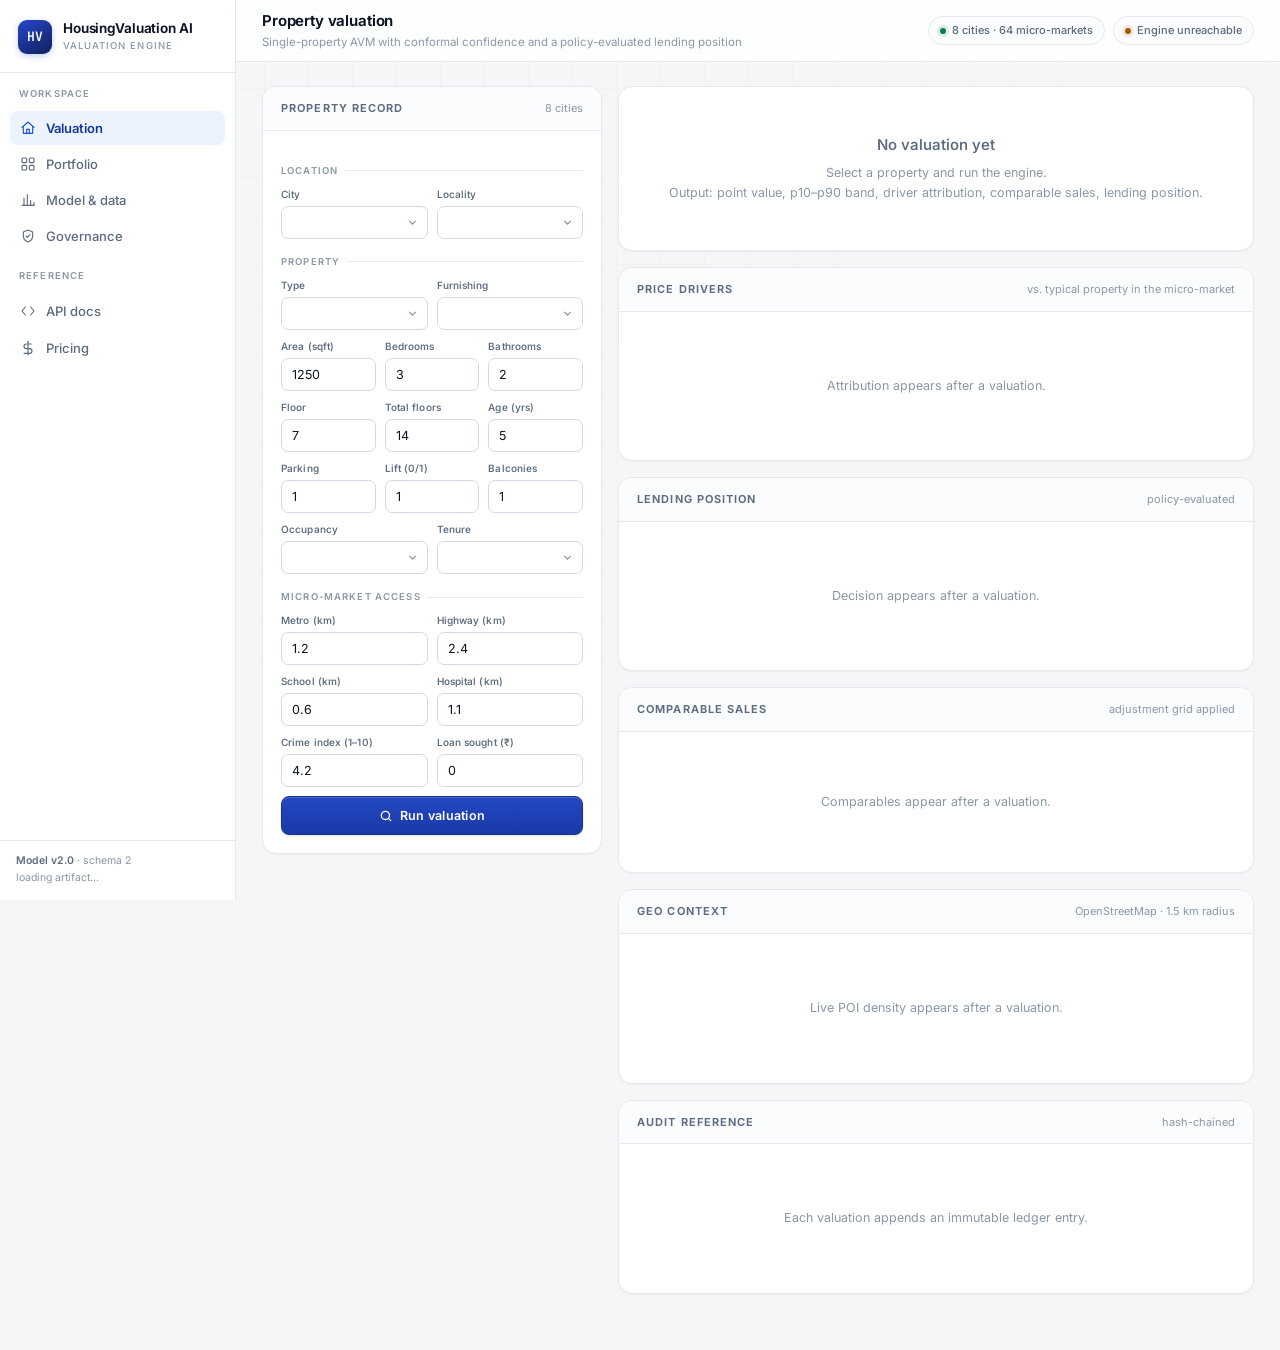
==== commit 39e27e45: "Make it a real, sellable product: BYO data, MCP server, ready-reckoner anchor, terms" ====
--- a/static/index.html
+++ b/static/index.html
@@ -45,6 +45,10 @@
         <svg viewBox="0 0 24 24" fill="none" stroke="currentColor" stroke-linecap="round" stroke-linejoin="round"><path d="M8 6l-5 6 5 6"/><path d="M16 6l5 6-5 6"/></svg>
         <span>API docs</span>
       </button>
+      <a class="nav-item" href="/pricing">
+        <svg viewBox="0 0 24 24" fill="none" stroke="currentColor" stroke-linecap="round" stroke-linejoin="round"><path d="M12 2v20"/><path d="M17 6H9.5a3.5 3.5 0 0 0 0 7h5a3.5 3.5 0 0 1 0 7H6"/></svg>
+        <span>Pricing</span>
+      </a>
     </nav>
     <div class="rail-foot">
       <div><strong>Model v2.0</strong> · schema 2</div>
@@ -326,8 +330,8 @@
         </div>
 
         <div class="note">
-          <b>Disclaimer.</b> This is a hackathon prototype. Valuations are produced by a model trained on a
-          parametric synthetic corpus and are not certified valuations. The lending layer evaluates a
+          <b>Disclaimer.</b> Valuations are model estimates produced by an engine trained on a
+          documented parametric corpus; they are not certified valuations. The lending layer evaluates a
           property-risk policy; it does not make a credit decision and is not a substitute for a lender's
           credit policy, a registered valuer's report, or regulatory approval.
         </div>
--- a/static/style.css
+++ b/static/style.css
@@ -135,6 +135,7 @@
   cursor: pointer;
   text-align: left;
   width: 100%;
+  text-decoration: none;
   transition: background 0.14s ease, color 0.14s ease;
 }
 .nav-item svg { width: 16px; height: 16px; flex: none; stroke-width: 1.7; }
